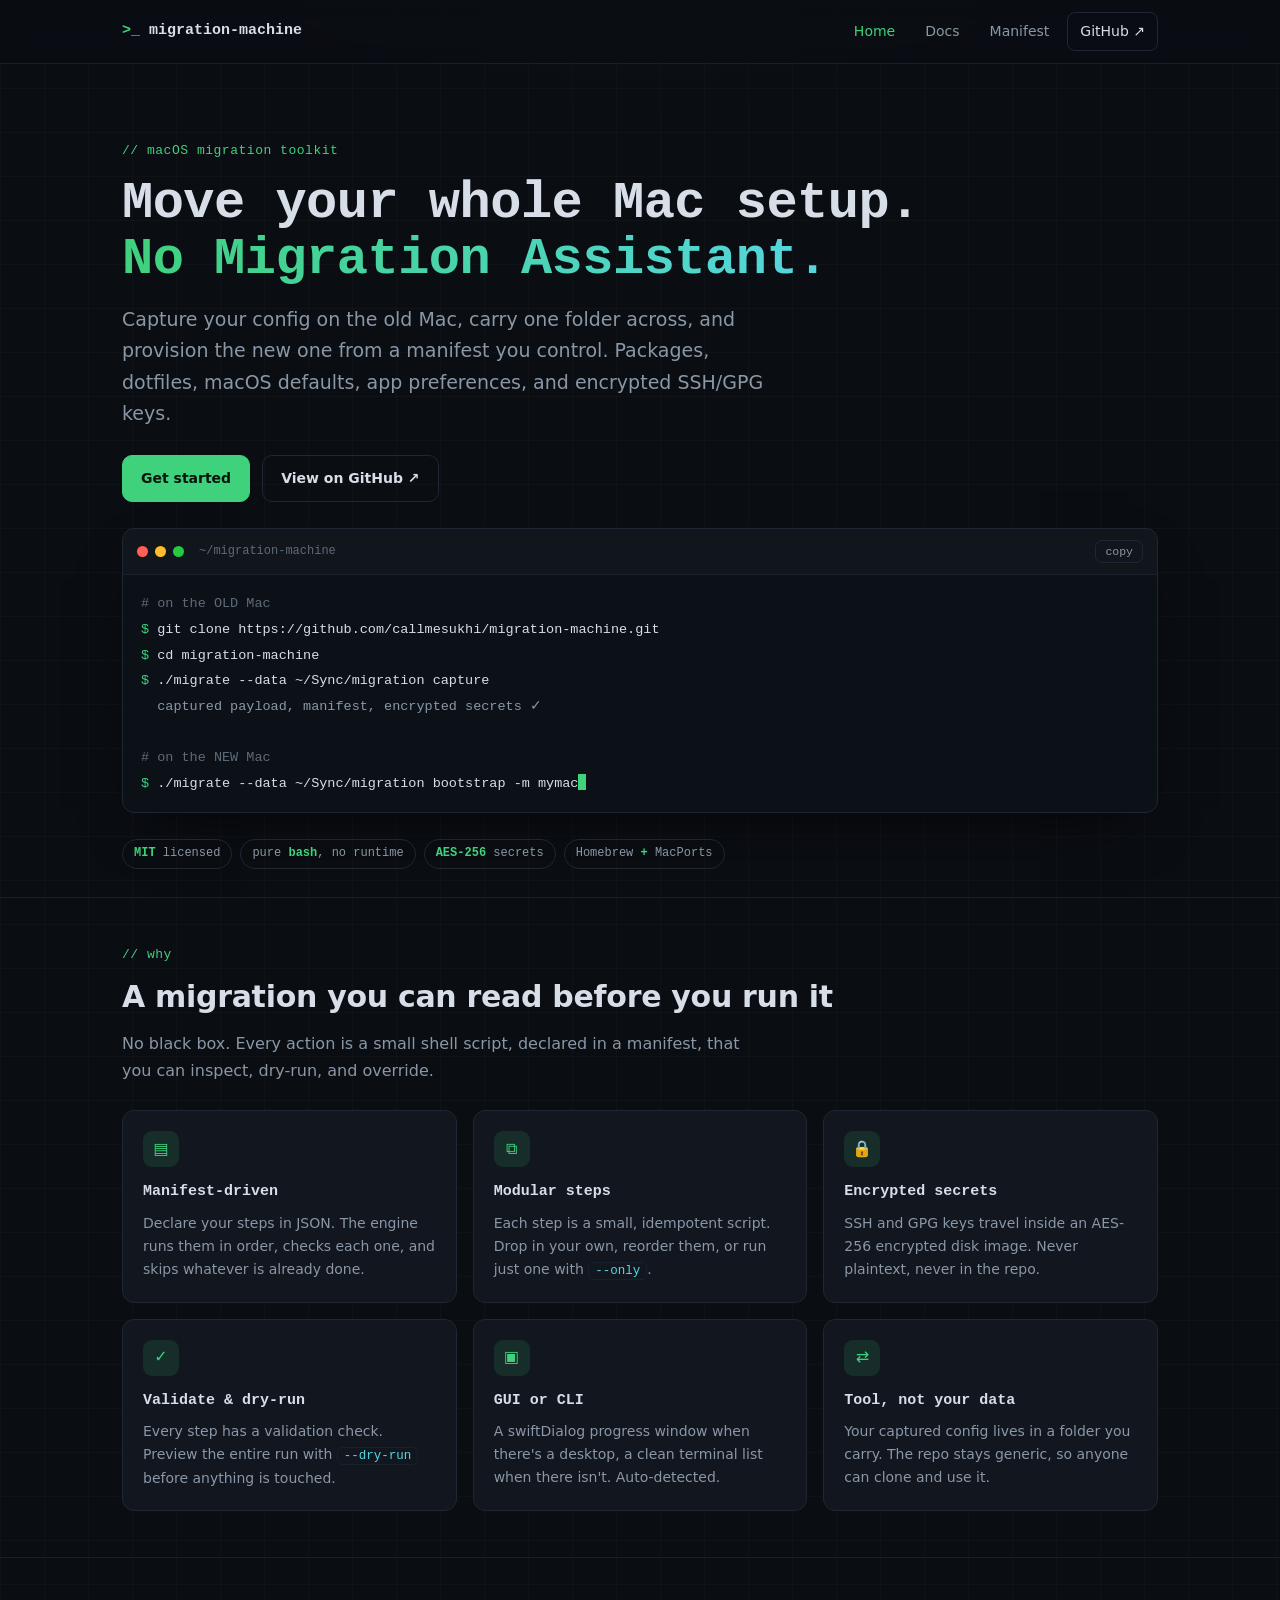
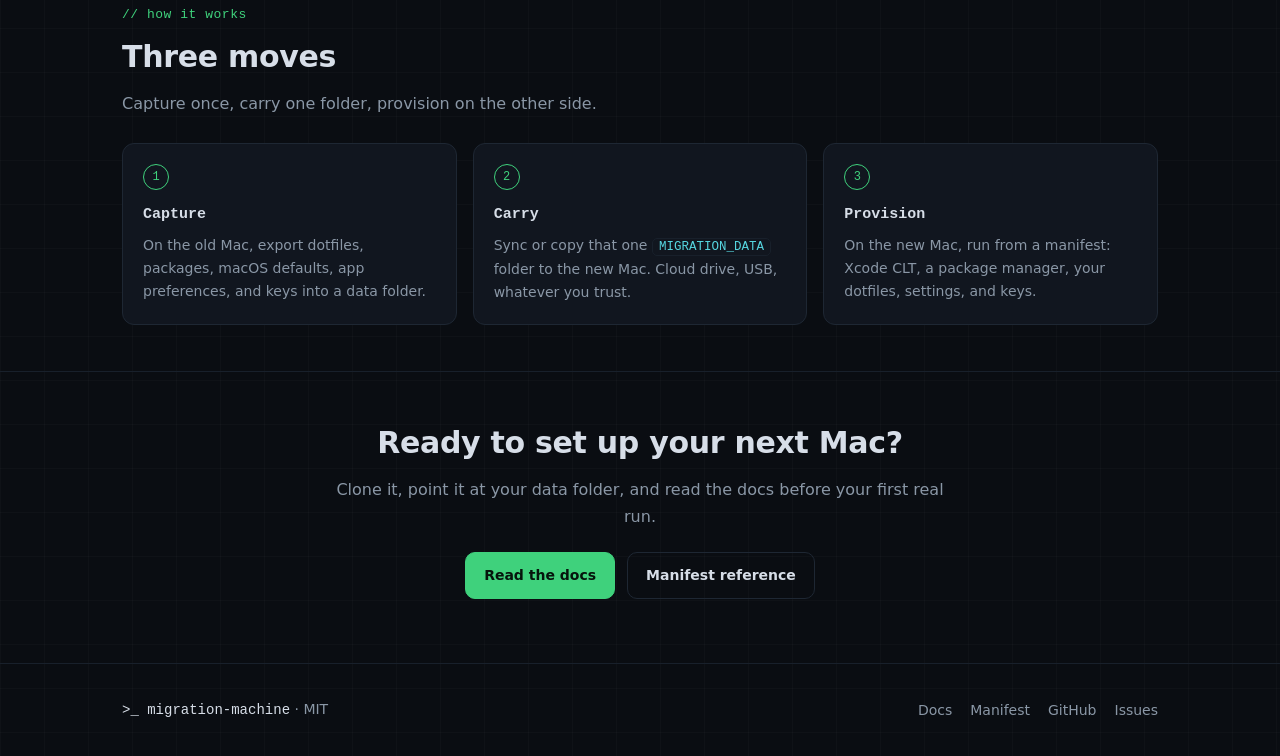
==== site/index.html @ f23806e8 "Add initial site structure and GitHub Pages deployment workflow - Create GitHub Actions workflow for" ====
<!DOCTYPE html>
<html lang="en">
<head>
  <meta charset="utf-8">
  <meta name="viewport" content="width=device-width, initial-scale=1">
  <title>migration-machine — move your Mac setup, no Migration Assistant</title>
  <meta name="description" content="Capture your Mac config, carry one folder, and provision a new Mac from a manifest you control. Manifest-driven, modular, encrypted secrets, no Migration Assistant or Time Machine.">
  <meta property="og:title" content="migration-machine">
  <meta property="og:description" content="Move your whole Mac setup to a new machine without Migration Assistant or Time Machine.">
  <meta property="og:type" content="website">
  <meta property="og:url" content="https://callmesukhi.github.io/migration-machine/">
  <link rel="icon" href="favicon.svg" type="image/svg+xml">
  <link rel="stylesheet" href="style.css">
</head>
<body data-page="home">

  <nav class="nav">
    <div class="nav-inner">
      <a class="brand" href="index.html"><span class="caret">&gt;_</span> migration-machine</a>
      <button class="nav-toggle" aria-label="Menu">≡</button>
      <div class="nav-links">
        <a href="index.html" data-page="home">Home</a>
        <a href="docs.html" data-page="docs">Docs</a>
        <a href="manifest.html" data-page="manifest">Manifest</a>
        <a class="nav-gh" href="https://github.com/callmesukhi/migration-machine" target="_blank" rel="noopener">GitHub ↗</a>
      </div>
    </div>
  </nav>

  <header class="hero">
    <div class="wrap">
      <div class="eyebrow">// macOS migration toolkit</div>
      <h1>Move your whole Mac setup.<br><span class="grad">No Migration Assistant.</span></h1>
      <p class="lede">Capture your config on the old Mac, carry one folder across, and provision the new one from a manifest you control. Packages, dotfiles, macOS defaults, app preferences, and encrypted SSH/GPG keys.</p>
      <div class="cta">
        <a class="btn btn-primary" href="docs.html">Get started</a>
        <a class="btn btn-ghost" href="https://github.com/callmesukhi/migration-machine" target="_blank" rel="noopener">View on GitHub ↗</a>
      </div>

      <div class="term">
        <div class="term-bar">
          <span class="dot r"></span><span class="dot y"></span><span class="dot g"></span>
          <span class="title">~/migration-machine</span>
          <button class="copy" data-copy="git clone https://github.com/callmesukhi/migration-machine.git
cd migration-machine
./migrate --data ~/Sync/migration capture
./migrate --data ~/Sync/migration bootstrap -m mymac">copy</button>
        </div>
        <div class="term-body">
<div class="line"><span class="c"># on the OLD Mac</span></div>
<div class="line"><span class="p">$ </span><span class="cmd">git clone https://github.com/callmesukhi/migration-machine.git</span></div>
<div class="line"><span class="p">$ </span><span class="cmd">cd migration-machine</span></div>
<div class="line"><span class="p">$ </span><span class="cmd">./migrate --data ~/Sync/migration capture</span></div>
<div class="line"><span class="out">  captured payload, manifest, encrypted secrets ✓</span></div>
<div class="line">&nbsp;</div>
<div class="line"><span class="c"># on the NEW Mac</span></div>
<div class="line"><span class="p">$ </span><span class="cmd">./migrate --data ~/Sync/migration bootstrap -m mymac</span><span class="cursor"></span></div>
        </div>
      </div>

      <div class="badges">
        <span class="badge"><b>MIT</b> licensed</span>
        <span class="badge">pure <b>bash</b>, no runtime</span>
        <span class="badge"><b>AES-256</b> secrets</span>
        <span class="badge">Homebrew <b>+</b> MacPorts</span>
      </div>
    </div>
  </header>

  <section>
    <div class="wrap">
      <p class="section-h">// why</p>
      <h2>A migration you can read before you run it</h2>
      <p class="section-sub">No black box. Every action is a small shell script, declared in a manifest, that you can inspect, dry-run, and override.</p>
      <div class="grid">
        <div class="card">
          <div class="ic">▤</div>
          <h3>Manifest-driven</h3>
          <p>Declare your steps in JSON. The engine runs them in order, checks each one, and skips whatever is already done.</p>
        </div>
        <div class="card">
          <div class="ic">⧉</div>
          <h3>Modular steps</h3>
          <p>Each step is a small, idempotent script. Drop in your own, reorder them, or run just one with <code>--only</code>.</p>
        </div>
        <div class="card">
          <div class="ic">🔒</div>
          <h3>Encrypted secrets</h3>
          <p>SSH and GPG keys travel inside an AES-256 encrypted disk image. Never plaintext, never in the repo.</p>
        </div>
        <div class="card">
          <div class="ic">✓</div>
          <h3>Validate &amp; dry-run</h3>
          <p>Every step has a validation check. Preview the entire run with <code>--dry-run</code> before anything is touched.</p>
        </div>
        <div class="card">
          <div class="ic">▣</div>
          <h3>GUI or CLI</h3>
          <p>A swiftDialog progress window when there's a desktop, a clean terminal list when there isn't. Auto-detected.</p>
        </div>
        <div class="card">
          <div class="ic">⇄</div>
          <h3>Tool, not your data</h3>
          <p>Your captured config lives in a folder you carry. The repo stays generic, so anyone can clone and use it.</p>
        </div>
      </div>
    </div>
  </section>

  <section>
    <div class="wrap">
      <p class="section-h">// how it works</p>
      <h2>Three moves</h2>
      <p class="section-sub">Capture once, carry one folder, provision on the other side.</p>
      <div class="steps">
        <div class="step">
          <div class="num">1</div>
          <h3>Capture</h3>
          <p>On the old Mac, export dotfiles, packages, macOS defaults, app preferences, and keys into a data folder.</p>
        </div>
        <div class="step">
          <div class="num">2</div>
          <h3>Carry</h3>
          <p>Sync or copy that one <code>MIGRATION_DATA</code> folder to the new Mac. Cloud drive, USB, whatever you trust.</p>
        </div>
        <div class="step">
          <div class="num">3</div>
          <h3>Provision</h3>
          <p>On the new Mac, run from a manifest: Xcode CLT, a package manager, your dotfiles, settings, and keys.</p>
        </div>
      </div>
    </div>
  </section>

  <section>
    <div class="wrap" style="text-align:center;">
      <h2>Ready to set up your next Mac?</h2>
      <p class="section-sub" style="margin:0 auto 22px;">Clone it, point it at your data folder, and read the docs before your first real run.</p>
      <div class="cta" style="justify-content:center;">
        <a class="btn btn-primary" href="docs.html">Read the docs</a>
        <a class="btn btn-ghost" href="manifest.html">Manifest reference</a>
      </div>
    </div>
  </section>

  <footer>
    <div class="wrap foot-inner">
      <div><span class="foot-brand">&gt;_ migration-machine</span> · MIT</div>
      <div class="foot-links">
        <a href="docs.html">Docs</a>
        <a href="manifest.html">Manifest</a>
        <a href="https://github.com/callmesukhi/migration-machine" target="_blank" rel="noopener">GitHub</a>
        <a href="https://github.com/callmesukhi/migration-machine/issues" target="_blank" rel="noopener">Issues</a>
      </div>
    </div>
  </footer>

  <script src="app.js"></script>
</body>
</html>
---- site/style.css ----
/* migration-machine site - terminal/dark theme */

:root {
  --bg: #0a0d12;
  --bg-grid: rgba(255, 255, 255, 0.018);
  --surface: #11161f;
  --surface-2: #0c1118;
  --border: #1e2733;
  --border-soft: #18202b;
  --text: #d7dee8;
  --muted: #8a97a6;
  --faint: #5d6a78;
  --accent: #3fd17c;
  --accent-2: #56d6e0;
  --accent-dim: rgba(63, 209, 124, 0.12);
  --warn: #e3b341;
  --radius: 12px;
  --mono: ui-monospace, "SF Mono", SFMono-Regular, Menlo, Consolas, "Liberation Mono", monospace;
  --sans: system-ui, -apple-system, "Segoe UI", Roboto, Helvetica, Arial, sans-serif;
  --maxw: 1080px;
}

* { box-sizing: border-box; }

html { scroll-behavior: smooth; }

body {
  margin: 0;
  background-color: var(--bg);
  background-image:
    linear-gradient(var(--bg-grid) 1px, transparent 1px),
    linear-gradient(90deg, var(--bg-grid) 1px, transparent 1px),
    radial-gradient(900px 500px at 50% -10%, rgba(63, 209, 124, 0.08), transparent 70%);
  background-size: 44px 44px, 44px 44px, 100% 100%;
  color: var(--text);
  font-family: var(--sans);
  font-size: 16px;
  line-height: 1.65;
  -webkit-font-smoothing: antialiased;
}

a { color: var(--accent-2); text-decoration: none; }
a:hover { text-decoration: underline; }

.wrap { max-width: var(--maxw); margin: 0 auto; padding: 0 22px; }

code, kbd, pre { font-family: var(--mono); }

/* ---------- Nav ---------- */
.nav {
  position: sticky; top: 0; z-index: 50;
  backdrop-filter: blur(10px);
  background: rgba(10, 13, 18, 0.72);
  border-bottom: 1px solid var(--border-soft);
}
.nav-inner {
  max-width: var(--maxw); margin: 0 auto; padding: 12px 22px;
  display: flex; align-items: center; gap: 18px;
}
.brand {
  font-family: var(--mono); font-weight: 600; font-size: 15px;
  color: var(--text); white-space: nowrap;
}
.brand .caret { color: var(--accent); }
.brand:hover { text-decoration: none; }
.nav-links { display: flex; gap: 6px; margin-left: auto; align-items: center; }
.nav-links a {
  color: var(--muted); font-size: 14px; padding: 7px 12px; border-radius: 8px;
}
.nav-links a:hover { color: var(--text); background: var(--surface); text-decoration: none; }
.nav-links a.active { color: var(--accent); }
.nav-gh {
  border: 1px solid var(--border); color: var(--text) !important;
  display: inline-flex; align-items: center; gap: 7px;
}
.nav-gh:hover { border-color: var(--accent); background: var(--accent-dim) !important; }
.nav-toggle {
  display: none; margin-left: auto; background: none; border: 1px solid var(--border);
  color: var(--text); width: 38px; height: 34px; border-radius: 8px; font-size: 16px; cursor: pointer;
}

/* ---------- Buttons ---------- */
.btn {
  display: inline-flex; align-items: center; gap: 8px;
  padding: 11px 18px; border-radius: 10px; font-weight: 600; font-size: 14px;
  border: 1px solid var(--border); color: var(--text); cursor: pointer;
  font-family: var(--sans);
}
.btn:hover { text-decoration: none; }
.btn-primary { background: var(--accent); color: #06140c; border-color: var(--accent); }
.btn-primary:hover { filter: brightness(1.07); }
.btn-ghost:hover { border-color: var(--accent); background: var(--accent-dim); }

/* ---------- Hero ---------- */
.hero { padding: 76px 0 28px; }
.eyebrow {
  font-family: var(--mono); font-size: 13px; color: var(--accent);
  letter-spacing: 0.04em; margin-bottom: 14px;
}
.hero h1 {
  font-family: var(--mono); font-size: clamp(30px, 5.2vw, 52px);
  line-height: 1.08; margin: 0 0 16px; letter-spacing: -0.01em;
}
.hero h1 .grad {
  background: linear-gradient(92deg, var(--accent), var(--accent-2));
  -webkit-background-clip: text; background-clip: text; color: transparent;
}
.lede { font-size: clamp(16px, 2.2vw, 19px); color: var(--muted); max-width: 660px; margin: 0 0 26px; }
.cta { display: flex; flex-wrap: wrap; gap: 12px; margin-bottom: 18px; }
.badges { display: flex; flex-wrap: wrap; gap: 8px; margin-top: 22px; }
.badge {
  font-family: var(--mono); font-size: 12px; color: var(--muted);
  border: 1px solid var(--border); border-radius: 999px; padding: 4px 11px;
}
.badge b { color: var(--accent); font-weight: 600; }

/* ---------- Terminal window ---------- */
.term {
  background: var(--surface-2); border: 1px solid var(--border);
  border-radius: 12px; overflow: hidden; margin: 26px 0;
  box-shadow: 0 24px 60px -28px rgba(0, 0, 0, 0.8);
}
.term-bar {
  display: flex; align-items: center; gap: 7px; padding: 11px 14px;
  border-bottom: 1px solid var(--border-soft); background: rgba(255,255,255,0.02);
}
.term-bar .dot { width: 11px; height: 11px; border-radius: 50%; }
.dot.r { background: #ff5f56; } .dot.y { background: #ffbd2e; } .dot.g { background: #27c93f; }
.term-bar .title { margin-left: 8px; font-family: var(--mono); font-size: 12px; color: var(--faint); }
.term-bar .copy { margin-left: auto; }
.term-body { padding: 16px 18px; font-family: var(--mono); font-size: 13.5px; line-height: 1.9; overflow-x: auto; }
.term-body .line { white-space: pre; }
.term-body .p { color: var(--accent); user-select: none; }
.term-body .cmd { color: var(--text); }
.term-body .c { color: var(--faint); }
.term-body .out { color: var(--muted); }
.cursor { display: inline-block; width: 8px; height: 16px; background: var(--accent); vertical-align: -3px; animation: blink 1.1s steps(1) infinite; }
@keyframes blink { 50% { opacity: 0; } }

.copy {
  font-family: var(--mono); font-size: 11.5px; color: var(--muted);
  background: none; border: 1px solid var(--border); border-radius: 7px;
  padding: 4px 9px; cursor: pointer;
}
.copy:hover { color: var(--text); border-color: var(--accent); }
.copy.done { color: var(--accent); border-color: var(--accent); }

/* ---------- Sections ---------- */
section { padding: 46px 0; border-top: 1px solid var(--border-soft); }
section.flush { border-top: none; }
.section-h { font-family: var(--mono); font-size: 13px; color: var(--accent); margin: 0 0 6px; letter-spacing: 0.04em; }
h2 { font-size: clamp(22px, 3.4vw, 30px); margin: 0 0 10px; letter-spacing: -0.01em; }
.section-sub { color: var(--muted); max-width: 640px; margin: 0 0 26px; }

/* ---------- Feature grid ---------- */
.grid { display: grid; grid-template-columns: repeat(3, 1fr); gap: 16px; }
.card {
  background: var(--surface); border: 1px solid var(--border); border-radius: var(--radius);
  padding: 20px; transition: border-color 0.15s, transform 0.15s;
}
.card:hover { border-color: #2b3a4a; transform: translateY(-2px); }
.card .ic {
  width: 36px; height: 36px; border-radius: 9px; display: grid; place-items: center;
  background: var(--accent-dim); color: var(--accent); margin-bottom: 13px;
}
.card h3 { font-family: var(--mono); font-size: 15px; margin: 0 0 7px; }
.card p { color: var(--muted); font-size: 14px; margin: 0; }

/* ---------- Steps ---------- */
.steps { display: grid; grid-template-columns: repeat(3, 1fr); gap: 16px; }
.step { background: var(--surface); border: 1px solid var(--border); border-radius: var(--radius); padding: 20px; position: relative; }
.step .num { font-family: var(--mono); font-size: 12px; color: var(--accent); border: 1px solid var(--accent); border-radius: 999px; width: 26px; height: 26px; display: grid; place-items: center; margin-bottom: 13px; }
.step h3 { font-family: var(--mono); font-size: 15px; margin: 0 0 6px; }
.step p { color: var(--muted); font-size: 14px; margin: 0; }

/* ---------- Docs / prose ---------- */
.doc { display: grid; grid-template-columns: 200px 1fr; gap: 40px; align-items: start; }
.toc { position: sticky; top: 78px; font-size: 14px; }
.toc a { display: block; color: var(--muted); padding: 5px 0; }
.toc a:hover { color: var(--text); text-decoration: none; }
.prose h2 { margin-top: 8px; scroll-margin-top: 78px; }
.prose h3 { font-family: var(--mono); font-size: 16px; margin: 30px 0 8px; scroll-margin-top: 78px; }
.prose p, .prose li { color: var(--text); }
.prose li { margin: 4px 0; }
.prose .muted { color: var(--muted); }

pre.block {
  background: var(--surface-2); border: 1px solid var(--border); border-radius: 10px;
  padding: 15px 16px; overflow-x: auto; font-size: 13px; line-height: 1.7; position: relative;
}
pre.block code { color: var(--text); }
.codewrap { position: relative; }
.codewrap .copy { position: absolute; top: 9px; right: 9px; }
p code, li code, td code { background: var(--surface); border: 1px solid var(--border-soft); border-radius: 5px; padding: 1px 6px; font-size: 12.5px; color: var(--accent-2); }

.callout { border-left: 3px solid var(--warn); background: rgba(227,179,65,0.07); border-radius: 0 8px 8px 0; padding: 12px 16px; margin: 18px 0; color: var(--muted); }
.callout b { color: var(--text); }

table.ref { width: 100%; border-collapse: collapse; font-size: 14px; margin: 14px 0; }
table.ref th, table.ref td { text-align: left; padding: 9px 12px; border-bottom: 1px solid var(--border-soft); vertical-align: top; }
table.ref th { color: var(--muted); font-weight: 600; font-size: 13px; }
table.ref td:first-child code { white-space: nowrap; }

ul.check { list-style: none; padding: 0; }
ul.check li { padding-left: 26px; position: relative; }
ul.check li::before { content: "▢"; position: absolute; left: 0; color: var(--accent); }

/* ---------- Footer ---------- */
footer { border-top: 1px solid var(--border-soft); padding: 34px 0; color: var(--muted); font-size: 14px; }
.foot-inner { display: flex; flex-wrap: wrap; gap: 16px; align-items: center; justify-content: space-between; }
.foot-links { display: flex; gap: 18px; flex-wrap: wrap; }
.foot-links a { color: var(--muted); }
.foot-brand { font-family: var(--mono); color: var(--text); }

/* ---------- Responsive ---------- */
@media (max-width: 820px) {
  .grid, .steps { grid-template-columns: 1fr 1fr; }
  .doc { grid-template-columns: 1fr; }
  .toc { position: static; display: none; }
}
@media (max-width: 620px) {
  .grid, .steps { grid-template-columns: 1fr; }
  .nav-links {
    display: none; position: absolute; top: 58px; left: 0; right: 0;
    flex-direction: column; gap: 0; background: var(--bg); border-bottom: 1px solid var(--border);
    padding: 8px 14px 14px;
  }
  .nav-links.open { display: flex; }
  .nav-links a { padding: 11px 8px; border-radius: 8px; }
  .nav-toggle { display: block; }
  .hero { padding: 48px 0 18px; }
}
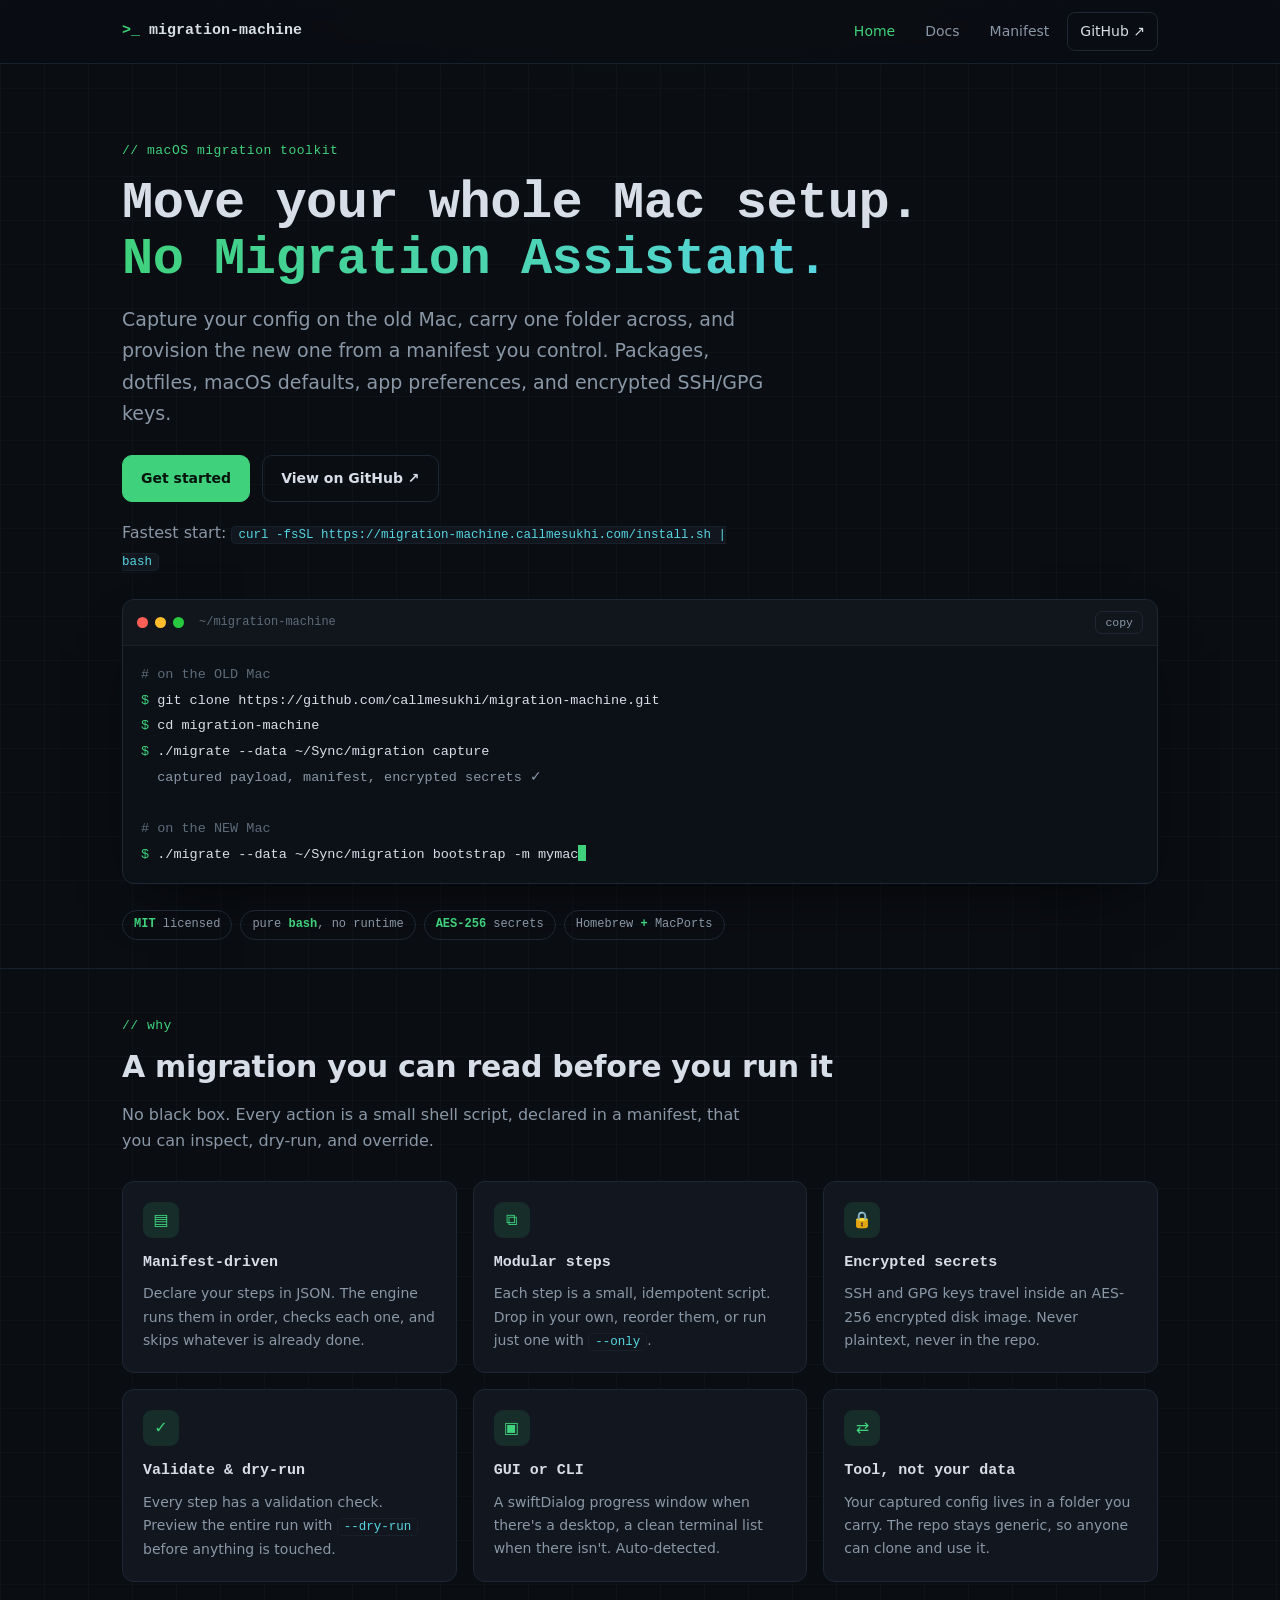
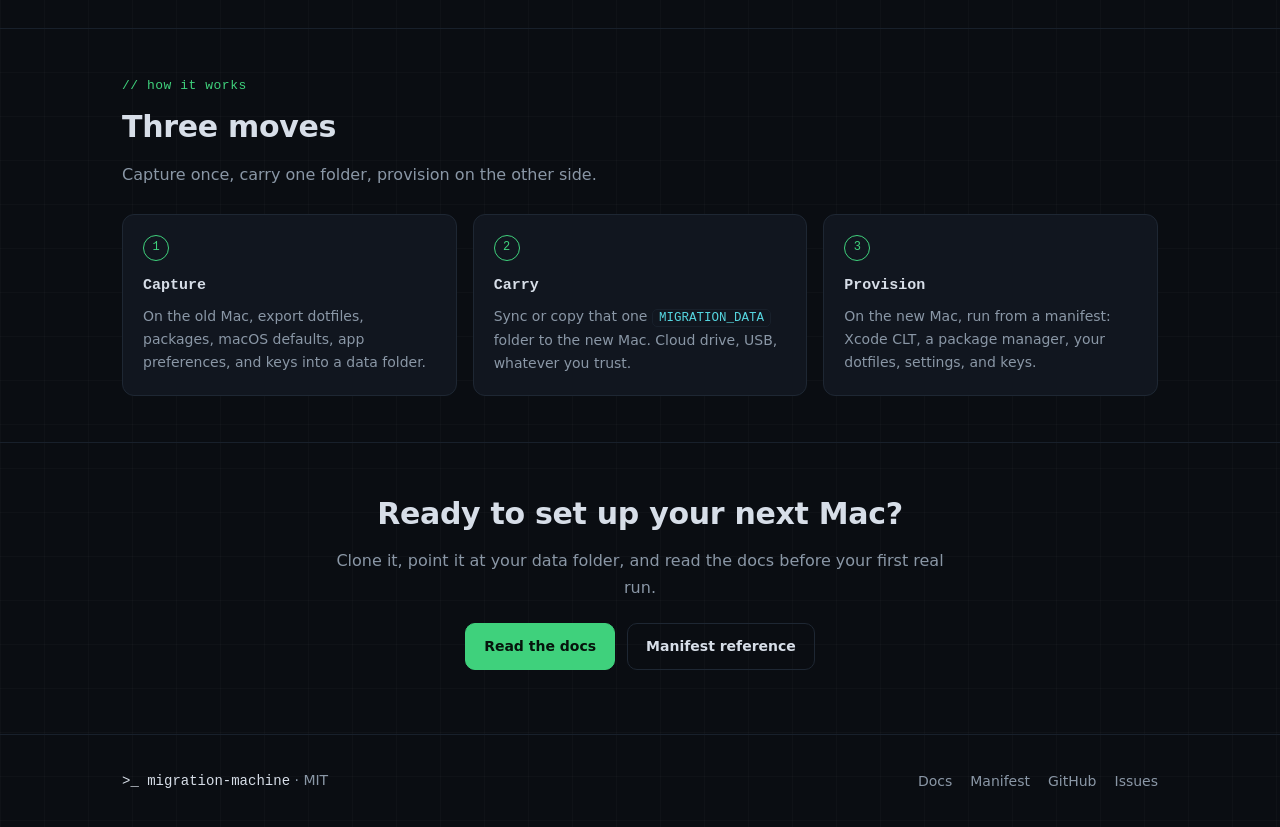
==== commit 9e4a77a4: "Add guided setup and Homebrew formula for migration-machine - Introduced a guided GUI setup using sw" ====
--- a/site/index.html
+++ b/site/index.html
@@ -8,7 +8,8 @@
   <meta property="og:title" content="migration-machine">
   <meta property="og:description" content="Move your whole Mac setup to a new machine without Migration Assistant or Time Machine.">
   <meta property="og:type" content="website">
-  <meta property="og:url" content="https://callmesukhi.github.io/migration-machine/">
+  <meta property="og:url" content="https://migration-machine.callmesukhi.com/">
+  <link rel="canonical" href="https://migration-machine.callmesukhi.com/">
   <link rel="icon" href="favicon.svg" type="image/svg+xml">
   <link rel="stylesheet" href="style.css">
 </head>
@@ -36,6 +37,7 @@
         <a class="btn btn-primary" href="docs.html">Get started</a>
         <a class="btn btn-ghost" href="https://github.com/callmesukhi/migration-machine" target="_blank" rel="noopener">View on GitHub ↗</a>
       </div>
+      <p class="section-sub" style="margin-top:16px;">Fastest start: <code>curl -fsSL https://migration-machine.callmesukhi.com/install.sh | bash</code></p>
 
       <div class="term">
         <div class="term-bar">
